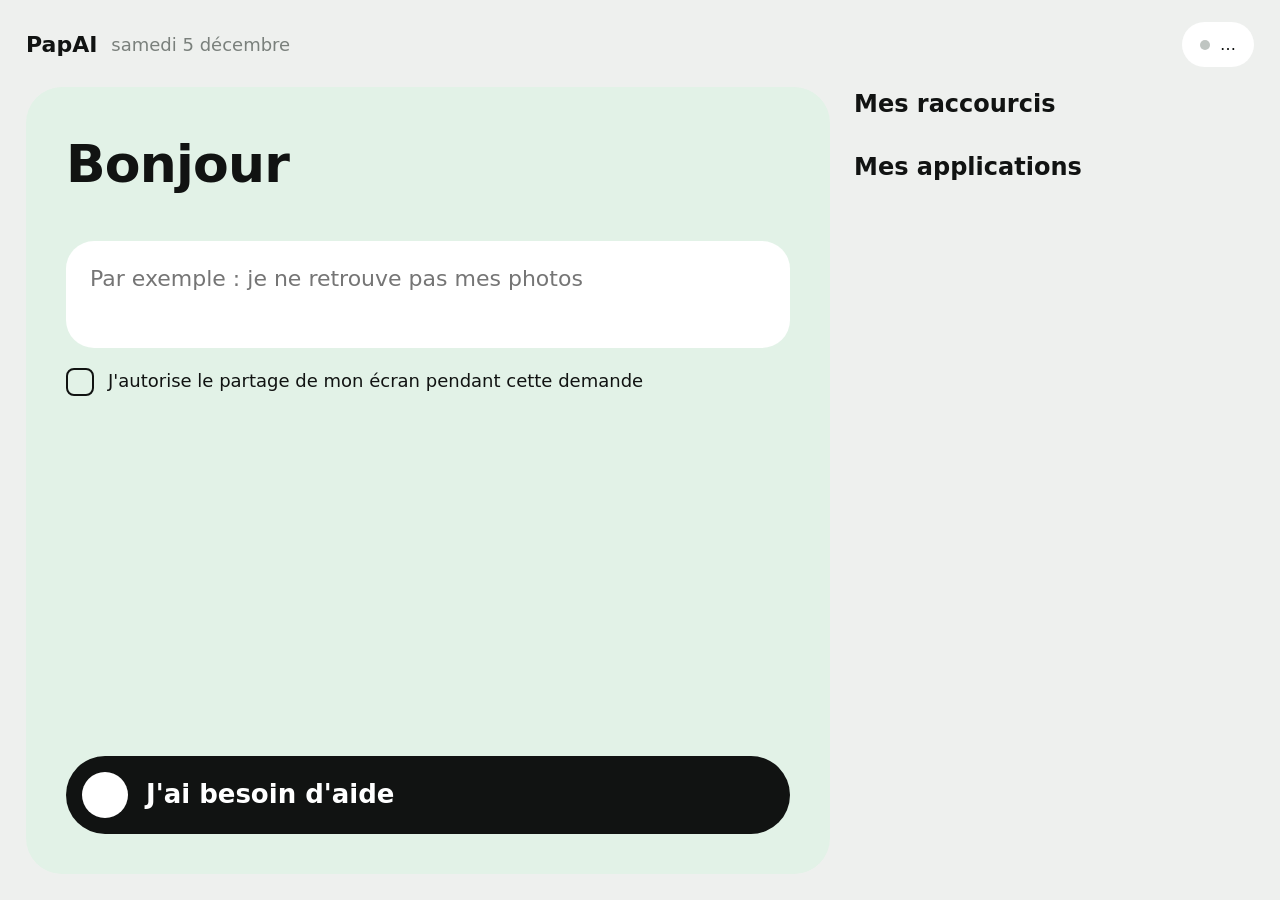
==== apps/windows/ui/index.html @ a2432d50 "App Windows : portage fidèle de l'app Mac Même protocole, mêmes écrans, même vocabulaire. Le serveur" ====
<!doctype html>
<html lang="fr">
<head>
<meta charset="utf-8">
<title>PapAI</title>
<style>
  /* Dessin « Soin », repris des jetons de apps/mac/Sources/Theme.swift :
     mêmes couleurs, mêmes rayons, mêmes tailles. Les deux applications
     doivent se ressembler, pas se citer. */
  :root {
    --bg: #EEF0EE; --card: #FFFFFF; --ink: #111312; --muted: #7A807C;
    --accent: #2E9E5B; --mint: #E2F2E7;
    --r: 28px; --rBig: 36px;
    --ease: cubic-bezier(.16, 1, .3, 1);
  }
  * { box-sizing: border-box; }
  html { color-scheme: light; -webkit-user-select: none; user-select: none; }
  ::-webkit-scrollbar { width: 10px; }
  ::-webkit-scrollbar-thumb { background: #D4D8D5; border-radius: 5px; }
  body {
    margin: 0; background: var(--bg); color: var(--ink);
    font: 17px/1.45 "Segoe UI Variable Display", "Segoe UI", system-ui, sans-serif;
    padding: 22px 26px 26px; height: 100vh; display: flex; flex-direction: column;
  }

  header { display: flex; align-items: center; gap: 14px; margin-bottom: 20px; flex: none; }
  header .nom { font-size: 22px; font-weight: 600; }
  header .date { color: var(--muted); font-size: 18px; }
  .pill {
    display: inline-flex; align-items: center; gap: 10px;
    background: var(--card); border-radius: 999px; padding: 11px 18px; font-size: 16px; font-weight: 500;
  }
  .dot { width: 10px; height: 10px; border-radius: 50%; background: #BFC5C1; flex: none; }
  .dot.on { background: var(--accent); }
  .grow { flex: 1; }

  main { flex: 1; min-height: 0; }
  .screen { display: none; height: 100%; }
  .screen.on { display: flex; gap: 24px; animation: in .3s var(--ease); }
  @keyframes in { from { opacity: 0; transform: translateY(6px); } }

  .mintcard { background: var(--mint); border-radius: var(--rBig); padding: 40px; }
  .whitecard { background: var(--card); border-radius: var(--r); }

  /* ---------------------------------------------------------- accueil */
  #home > .left { flex: 1; display: flex; flex-direction: column; }
  #home h1 { font-size: 52px; font-weight: 600; letter-spacing: -.8px; margin: 0 0 14px; }
  #home .intro { font-size: 21px; color: var(--muted); margin: 0 0 24px; }
  #task {
    width: 100%; border: none; border-radius: var(--r); background: var(--card);
    padding: 22px 24px; font: inherit; font-size: 22px; resize: none; outline: none;
  }
  .consent { display: flex; gap: 14px; align-items: flex-start; margin-top: 20px; cursor: pointer; font-size: 18px; }
  .box {
    width: 28px; height: 28px; border-radius: 8px; border: 2px solid var(--ink);
    flex: none; display: grid; place-items: center; font-size: 18px; color: transparent;
  }
  .consent.ok .box { background: var(--accent); border-color: var(--accent); color: #fff; }
  #warn { display: none; margin-top: 18px; font-size: 17px; font-weight: 600; }
  #warn.on { display: inline-flex; }
  #ask {
    margin-top: auto; width: 100%; height: 78px; border: none; border-radius: 999px;
    background: var(--ink); color: #fff; font: inherit; font-size: 26px; font-weight: 600;
    display: flex; align-items: center; gap: 18px; padding: 0 16px; cursor: pointer;
    transition: transform .2s var(--ease);
  }
  #ask:active { transform: scale(.97); }
  #ask .mic { width: 46px; height: 46px; border-radius: 50%; background: #fff; display: grid; place-items: center; flex: none; }

  #home > .right { width: 400px; overflow-y: auto; }
  h2 { font-size: 24px; font-weight: 600; margin: 0 0 14px; }
  .section + .section { margin-top: 28px; }
  .tile { padding: 18px; margin-bottom: 12px; }
  .tile .row { display: flex; align-items: center; gap: 16px; cursor: pointer; }
  .tile .ic { width: 56px; height: 56px; border-radius: 50%; background: var(--mint);
              display: grid; place-items: center; font-size: 24px; flex: none; }
  .tile .t { font-size: 20px; font-weight: 600; }
  .tile .s { font-size: 15px; color: var(--muted); }
  .tile .go { width: 42px; height: 42px; border-radius: 50%; background: var(--ink); color: #fff;
              display: grid; place-items: center; margin-left: auto; flex: none; }
  .tile .show {
    display: block; width: 100%; margin-top: 12px; height: 40px; border: none;
    border-radius: 999px; background: var(--mint); color: var(--accent);
    font: inherit; font-size: 16px; font-weight: 600; cursor: pointer;
  }
  .empty { padding: 22px; color: var(--muted); font-size: 17px; }
  #apps { display: grid; grid-template-columns: repeat(3, 1fr); gap: 14px 8px; }
  #apps button { background: none; border: none; font: inherit; cursor: pointer; display: grid; gap: 8px; justify-items: center; }
  #apps .ic { width: 88px; height: 88px; border-radius: 50%; background: var(--card);
              display: grid; place-items: center; font-size: 34px; }
  #apps .n { font-size: 15px; font-weight: 500; }

  /* ---------------------------------------------------------- session */
  #session { flex-direction: column; gap: 18px; }
  #session .mintcard { flex: 1; display: flex; flex-direction: column; min-height: 0; }
  #sTitle { font-size: 40px; font-weight: 600; letter-spacing: -.6px; margin: 18px 0 0; }
  #sSub { font-size: 22px; color: var(--muted); margin: 14px 0 0; }
  #plan { margin-top: 20px; overflow-y: auto; }
  #plan .step { display: flex; align-items: center; gap: 16px; padding: 12px;
                background: var(--card); border-radius: var(--r); margin-bottom: 12px; }
  #plan .n { width: 38px; height: 38px; border-radius: 50%; background: var(--ink); color: #fff;
             display: grid; place-items: center; font-size: 18px; font-weight: 600; flex: none; }
  #plan .x { font-size: 20px; font-weight: 500; }
  #sAnswer { display: none; margin-top: 20px; padding: 28px; font-size: 24px; }
  #sAnswer.on { display: block; }
  #sTask { font-size: 16px; color: var(--muted); margin-top: auto; padding-top: 14px; }
  .bigbtn {
    width: 100%; height: 70px; border: none; border-radius: 999px; font: inherit;
    font-size: 26px; font-weight: 600; cursor: pointer; flex: none;
    transition: transform .2s var(--ease);
  }
  .bigbtn:active { transform: scale(.98); }
  .bigbtn.dark { background: var(--ink); color: #fff; }
  .bigbtn.light { background: var(--card); color: var(--ink); }

  /* ----------------------------------------------------------- fiche */
  #lesson { flex-direction: column; gap: 18px; }
  #lesson .mintcard { flex: 1; min-height: 0; overflow-y: auto; }
  #lTitle { font-size: 18px; font-weight: 600; color: var(--muted); }
  #lStep { font-size: 18px; font-weight: 600; color: var(--accent); margin-top: 18px; }
  #lText { font-size: 36px; font-weight: 600; letter-spacing: -.4px; margin: 10px 0 0; }
  #lCheck { display: none; margin-top: 18px; padding: 18px; font-size: 19px; }
  #lCheck.on { display: block; }
  #lImg { display: none; width: 100%; margin-top: 18px; border-radius: var(--r); }
  #lImg.on { display: block; }
  .row3 { display: flex; gap: 14px; }
  .row3 .bigbtn { height: 72px; font-size: 22px; }

  /* ---------------------------------------------------------- alerte */
  #alert {
    display: none; position: fixed; inset: 0; background: rgba(17,19,18,.55);
    place-items: center; padding: 40px; z-index: 10;
  }
  #alert.on { display: grid; }
  #alert .box2 {
    background: var(--card); border-radius: var(--rBig); padding: 40px; max-width: 620px;
    border-top: 10px solid var(--accent);
  }
  #alert.danger .box2 { border-top-color: #C8442F; }
  #alert h3 { font-size: 30px; font-weight: 600; margin: 0 0 16px; }
  #alert p { font-size: 20px; margin: 0 0 26px; white-space: pre-line; }
</style>
</head>
<body>

<header>
  <span class="nom">PapAI</span>
  <span class="date" id="date"></span>
  <span class="grow"></span>
  <span class="pill"><span class="dot" id="netDot"></span><span id="netText">…</span></span>
</header>

<main>
  <!-- ------------------------------------------------------- accueil -->
  <section id="home" class="screen on">
    <div class="left mintcard">
      <h1 id="hello">Bonjour</h1>
      <p class="intro" id="intro"></p>
      <textarea id="task" rows="2" placeholder="Par exemple : je ne retrouve pas mes photos"></textarea>
      <label class="consent" id="consentRow">
        <span class="box" id="box">✓</span>
        <span>J'autorise le partage de mon écran pendant cette demande</span>
      </label>
      <span class="pill" id="warn"></span>
      <button id="ask"><span class="mic">🎙</span><span>J'ai besoin d'aide</span></button>
    </div>

    <div class="right">
      <div class="section">
        <h2>Mes raccourcis</h2>
        <div id="notice" class="mintcard" style="display:none;padding:18px;font-size:17px;margin-bottom:12px"></div>
        <div id="lessons"></div>
      </div>
      <div class="section">
        <h2>Mes applications</h2>
        <div id="apps"></div>
      </div>
    </div>
  </section>

  <!-- ------------------------------------------------------- session -->
  <section id="session" class="screen">
    <div class="mintcard">
      <span class="pill" id="shared"><span class="dot on"></span>Écran partagé</span>
      <h2 id="sTitle" style="font-size:40px"></h2>
      <p id="sSub"></p>
      <div id="plan"></div>
      <div id="sAnswer" class="whitecard"></div>
      <p id="sTask"></p>
    </div>
    <button class="bigbtn dark" id="stop">⏹  Arrêter</button>
    <button class="bigbtn light" id="back" style="display:none">Retour</button>
  </section>

  <!-- --------------------------------------------------------- fiche -->
  <section id="lesson" class="screen">
    <div class="mintcard">
      <div id="lTitle"></div>
      <div id="lStep"></div>
      <div id="lText"></div>
      <div id="lCheck" class="whitecard"></div>
      <img id="lImg" alt="">
    </div>
    <div class="row3">
      <button class="bigbtn light" id="lClose">Fermer</button>
      <button class="bigbtn light" id="lPrev">Précédent</button>
      <button class="bigbtn dark" id="lNext" style="flex:1">Suivant</button>
    </div>
  </section>
</main>

<div id="alert"><div class="box2">
  <h3 id="aTitle"></h3><p id="aDetail"></p>
  <button class="bigbtn dark" id="aOk">J'ai compris</button>
</div></div>

<script>
const $ = id => document.getElementById(id);
const api = () => window.pywebview.api;
let ctx = { prenom: 'Jeanne', aidant: 'Quentin' };
let fiches = [], fiche = null, pas = 0, etat = null;

const SYMBOLES = { pictures:'🖼', documents:'📄', downloads:'⬇', desktop:'🖥', videos:'🎬', music:'🎵' };
const APPICONS = { 'Courrier':'✉', 'Photos':'🖼', 'Internet':'🌐', 'Visio':'📹', 'Explorateur':'📁', 'Calendrier':'📅' };

function ecran(nom) {
  document.querySelectorAll('.screen').forEach(s => s.classList.toggle('on', s.id === nom));
}

/* ------------------------------------------------------------ accueil */
$('date').textContent = new Date().toLocaleDateString('fr-FR',
  { weekday: 'long', day: 'numeric', month: 'long' });

$('consentRow').onclick = () => {
  $('consentRow').classList.toggle('ok');
  $('warn').classList.remove('on');
};

$('ask').onclick = async () => {
  const t = $('task').value.trim();
  if (!t) { avertir("Dites en quelques mots ce qui ne va pas."); $('task').focus(); return; }
  if (!$('consentRow').classList.contains('ok')) {
    avertir("Cochez la case pour autoriser le partage de votre écran."); return;
  }
  if (!$('netDot').classList.contains('on')) {
    avertir(`Je ne joins pas ${ctx.aidant} pour le moment. Réessayez dans un instant.`); return;
  }
  $('warn').classList.remove('on');
  await api().ask_help(t);
  $('task').value = ''; $('consentRow').classList.remove('ok');
};
function avertir(t) { $('warn').textContent = '⚠  ' + t; $('warn').classList.add('on'); }

function peindreRaccourcis(liste) {
  fiches = liste || [];
  $('lessons').innerHTML = '';
  if (!fiches.length) {
    $('lessons').innerHTML =
      `<div class="whitecard empty">${ctx.aidant} ajoutera ici vos raccourcis.</div>`;
    return;
  }
  fiches.forEach(f => {
    const el = document.createElement('div');
    el.className = 'tile whitecard';
    const sym = SYMBOLES[(f.shortcut || {}).folder] || '🔢';
    el.innerHTML =
      `<div class="row"><div class="ic">${sym}</div>
         <div><div class="t"></div><div class="s">Un clic, sans attendre</div></div>
         <div class="go">▶</div></div>`;
    el.querySelector('.t').textContent = f.title || '';
    el.querySelector('.row').onclick = async () => {
      const r = await api().run_shortcut({ ...(f.shortcut || {}), title: f.title });
      annoncer(r.ok ? `${f.title} est ouvert.` : r.detail);
    };
    if ((f.steps || []).length) {
      const b = document.createElement('button');
      b.className = 'show'; b.textContent = 'Montrez-moi';
      b.onclick = () => ouvrirFiche(f);
      el.appendChild(b);
    }
    $('lessons').appendChild(el);
  });
}

function annoncer(t) {
  $('notice').textContent = t;
  $('notice').style.display = 'block';
  clearTimeout(annoncer._t);
  annoncer._t = setTimeout(() => { $('notice').style.display = 'none'; }, 6000);
}

function peindreApps(dossiers, apps) {
  $('apps').innerHTML = '';
  dossiers.slice(0, 3).forEach(d => ajouterApp(SYMBOLES[d.key] || '📁', d.label,
    () => api().open_folder(d.key)));
  apps.slice(0, 3).forEach(a => ajouterApp(APPICONS[a.label] || '▫', a.label,
    () => api().open_app(a.path)));
}

function ajouterApp(sym, nom, action) {
  const b = document.createElement('button');
  b.innerHTML = `<div class="ic">${sym}</div><div class="n"></div>`;
  b.querySelector('.n').textContent = nom;
  b.onclick = async () => { const r = await action(); if (r && !r.ok) annoncer(r.detail); };
  $('apps').appendChild(b);
}

/* ------------------------------------------------------------ session */
const TITRES = {
  planning: ["Holo regarde votre écran…", "Un instant, je prépare ce qu'il faut faire."],
  awaiting_approval: ["@ vérifie le plan", "Rien ne se passera sur votre écran avant son accord."],
  active: ["Holo s'en occupe", null],
  awaiting_helper: ["@ vous aide", "@ prend la main, restez là."],
  done: ["C'est terminé", null],
  stopped: ["L'assistance est arrêtée.", "Votre écran n'est plus partagé."],
};

function peindreSession(m) {
  etat = m.state;
  const [titre, sous] = TITRES[etat] || ["", null];
  $('sTitle').textContent = (titre || '').replaceAll('@', ctx.aidant);
  let s = sous;
  if (etat === 'active') s = peindreSession._action || "Je regarde l'écran…";
  if (etat === 'awaiting_helper' && m.question) s = m.question.question || s;
  $('sSub').textContent = (s || '').replaceAll('@', ctx.aidant);

  const ouverte = !['done', 'stopped'].includes(etat);
  $('shared').style.display = ouverte ? '' : 'none';
  $('stop').style.display = ouverte ? '' : 'none';
  $('back').style.display = ouverte ? 'none' : '';

  $('plan').innerHTML = '';
  if (etat === 'awaiting_approval' && (m.plan || []).length) {
    m.plan.forEach((e, i) => {
      const d = document.createElement('div');
      d.className = 'step';
      d.innerHTML = `<div class="n">${i + 1}</div><div class="x"></div>`;
      d.querySelector('.x').textContent = e;
      $('plan').appendChild(d);
    });
  }
  $('sTask').textContent = (m.task && !['stopped', 'awaiting_approval'].includes(etat))
    ? 'Votre demande : ' + m.task : '';
  ecran('session');
}

$('stop').onclick = async () => { await api().stop(); };
$('back').onclick = () => { ecran('home'); api().refresh(); };

/* -------------------------------------------------------------- fiche */
function ouvrirFiche(f) { fiche = f; pas = 0; peindreFiche(); }

function peindreFiche() {
  const etapes = fiche.steps || [];
  $('lTitle').textContent = fiche.title || '';
  if (!etapes.length) { $('lText').textContent = "Pas de pas à pas pour ce raccourci."; }
  else {
    const e = etapes[Math.min(pas, etapes.length - 1)];
    $('lStep').textContent = `Étape ${pas + 1} sur ${etapes.length}`;
    $('lText').textContent = e.instruction || '';
    $('lCheck').textContent = e.checkpoint ? 'Vous devriez voir : ' + e.checkpoint : '';
    $('lCheck').classList.toggle('on', !!e.checkpoint);
    $('lImg').classList.toggle('on', !!e.image_data);
    if (e.image_data) $('lImg').src = 'data:image/png;base64,' + e.image_data;
  }
  $('lPrev').style.display = pas > 0 ? '' : 'none';
  $('lNext').textContent = pas >= etapes.length - 1 ? 'Terminé' : 'Suivant';
  ecran('lesson');
}
$('lClose').onclick = () => ecran('home');
$('lPrev').onclick = () => { pas = Math.max(0, pas - 1); peindreFiche(); };
$('lNext').onclick = () => {
  const n = (fiche.steps || []).length;
  if (pas >= n - 1) { ecran('home'); } else { pas += 1; peindreFiche(); }
};

/* ------------------------------------------- appelé depuis Python seul */
window.papai = {
  connexion(ok) {
    $('netDot').classList.toggle('on', ok);
    $('netText').textContent = ok ? `${ctx.aidant} est disponible` : `${ctx.aidant} n'est pas joignable`;
  },
  etat(m) { peindreSession(m); },
  action(t) { peindreSession._action = t; if (etat === 'active') $('sSub').textContent = t; },
  reponse(t) {
    $('sAnswer').textContent = t || "Voilà, c'est fait.";
    $('sAnswer').classList.add('on');
  },
  raccourcis(liste) { peindreRaccourcis(liste); },
  applications(dossiers, apps) { peindreApps(dossiers, apps); },
  alerte(m) {
    $('aTitle').textContent = m.title || '';
    $('aDetail').textContent = m.detail || '';
    $('alert').className = 'on ' + (m.level === 'danger' ? 'danger' : '');
  },
};
$('aOk').onclick = () => { $('alert').className = ''; };

async function demarrer() {
  try {
    ctx = await api().contexte();
    $('hello').textContent = 'Bonjour ' + ctx.prenom;
    $('intro').textContent = `Un souci sur l'ordinateur ? Dites-le simplement, ${ctx.aidant} est prévenu.`;
    window.papai.connexion(!!ctx.connected);
    api().refresh();
  } catch (e) {
    // Sans ça, une erreur de démarrage laissait les deux colonnes vides et
    // muettes : rien à l'écran, rien dans la console du lanceur.
    annoncer('Démarrage incomplet : ' + (e && e.message ? e.message : e));
    console.error(e);
  }
}
if (window.pywebview && window.pywebview.api) demarrer();
else window.addEventListener('pywebviewready', demarrer);
</script>
</body>
</html>
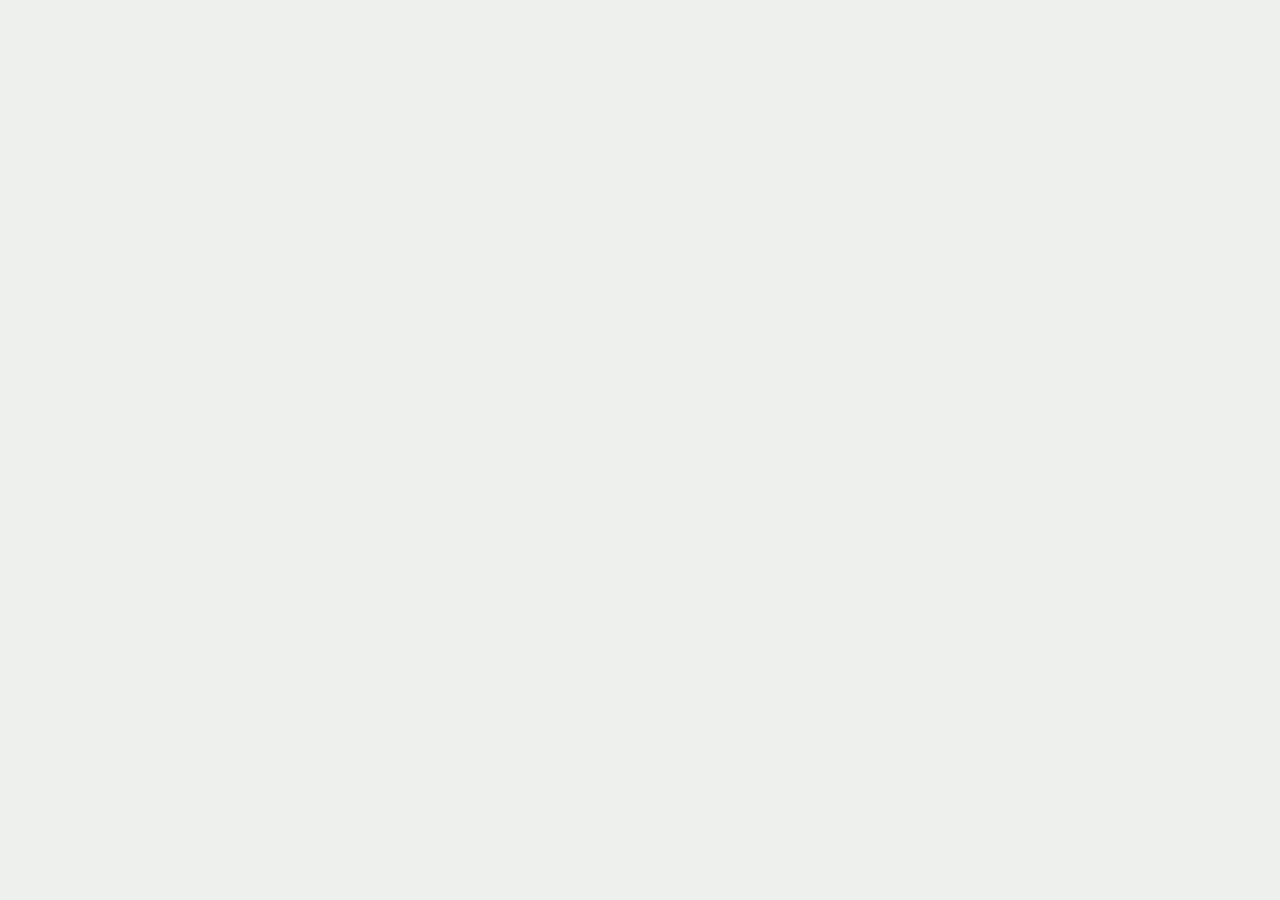
==== commit 9631f1f5: "apps/windows : app de la personne aidée en design Soin (pywebview), port des vues macOS Co-Authored-" ====
--- a/apps/windows/ui/index.html
+++ b/apps/windows/ui/index.html
@@ -3,415 +3,13 @@
 <head>
 <meta charset="utf-8">
 <title>PapAI</title>
-<style>
-  /* Dessin « Soin », repris des jetons de apps/mac/Sources/Theme.swift :
-     mêmes couleurs, mêmes rayons, mêmes tailles. Les deux applications
-     doivent se ressembler, pas se citer. */
-  :root {
-    --bg: #EEF0EE; --card: #FFFFFF; --ink: #111312; --muted: #7A807C;
-    --accent: #2E9E5B; --mint: #E2F2E7;
-    --r: 28px; --rBig: 36px;
-    --ease: cubic-bezier(.16, 1, .3, 1);
-  }
-  * { box-sizing: border-box; }
-  html { color-scheme: light; -webkit-user-select: none; user-select: none; }
-  ::-webkit-scrollbar { width: 10px; }
-  ::-webkit-scrollbar-thumb { background: #D4D8D5; border-radius: 5px; }
-  body {
-    margin: 0; background: var(--bg); color: var(--ink);
-    font: 17px/1.45 "Segoe UI Variable Display", "Segoe UI", system-ui, sans-serif;
-    padding: 22px 26px 26px; height: 100vh; display: flex; flex-direction: column;
-  }
-
-  header { display: flex; align-items: center; gap: 14px; margin-bottom: 20px; flex: none; }
-  header .nom { font-size: 22px; font-weight: 600; }
-  header .date { color: var(--muted); font-size: 18px; }
-  .pill {
-    display: inline-flex; align-items: center; gap: 10px;
-    background: var(--card); border-radius: 999px; padding: 11px 18px; font-size: 16px; font-weight: 500;
-  }
-  .dot { width: 10px; height: 10px; border-radius: 50%; background: #BFC5C1; flex: none; }
-  .dot.on { background: var(--accent); }
-  .grow { flex: 1; }
-
-  main { flex: 1; min-height: 0; }
-  .screen { display: none; height: 100%; }
-  .screen.on { display: flex; gap: 24px; animation: in .3s var(--ease); }
-  @keyframes in { from { opacity: 0; transform: translateY(6px); } }
-
-  .mintcard { background: var(--mint); border-radius: var(--rBig); padding: 40px; }
-  .whitecard { background: var(--card); border-radius: var(--r); }
-
-  /* ---------------------------------------------------------- accueil */
-  #home > .left { flex: 1; display: flex; flex-direction: column; }
-  #home h1 { font-size: 52px; font-weight: 600; letter-spacing: -.8px; margin: 0 0 14px; }
-  #home .intro { font-size: 21px; color: var(--muted); margin: 0 0 24px; }
-  #task {
-    width: 100%; border: none; border-radius: var(--r); background: var(--card);
-    padding: 22px 24px; font: inherit; font-size: 22px; resize: none; outline: none;
-  }
-  .consent { display: flex; gap: 14px; align-items: flex-start; margin-top: 20px; cursor: pointer; font-size: 18px; }
-  .box {
-    width: 28px; height: 28px; border-radius: 8px; border: 2px solid var(--ink);
-    flex: none; display: grid; place-items: center; font-size: 18px; color: transparent;
-  }
-  .consent.ok .box { background: var(--accent); border-color: var(--accent); color: #fff; }
-  #warn { display: none; margin-top: 18px; font-size: 17px; font-weight: 600; }
-  #warn.on { display: inline-flex; }
-  #ask {
-    margin-top: auto; width: 100%; height: 78px; border: none; border-radius: 999px;
-    background: var(--ink); color: #fff; font: inherit; font-size: 26px; font-weight: 600;
-    display: flex; align-items: center; gap: 18px; padding: 0 16px; cursor: pointer;
-    transition: transform .2s var(--ease);
-  }
-  #ask:active { transform: scale(.97); }
-  #ask .mic { width: 46px; height: 46px; border-radius: 50%; background: #fff; display: grid; place-items: center; flex: none; }
-
-  #home > .right { width: 400px; overflow-y: auto; }
-  h2 { font-size: 24px; font-weight: 600; margin: 0 0 14px; }
-  .section + .section { margin-top: 28px; }
-  .tile { padding: 18px; margin-bottom: 12px; }
-  .tile .row { display: flex; align-items: center; gap: 16px; cursor: pointer; }
-  .tile .ic { width: 56px; height: 56px; border-radius: 50%; background: var(--mint);
-              display: grid; place-items: center; font-size: 24px; flex: none; }
-  .tile .t { font-size: 20px; font-weight: 600; }
-  .tile .s { font-size: 15px; color: var(--muted); }
-  .tile .go { width: 42px; height: 42px; border-radius: 50%; background: var(--ink); color: #fff;
-              display: grid; place-items: center; margin-left: auto; flex: none; }
-  .tile .show {
-    display: block; width: 100%; margin-top: 12px; height: 40px; border: none;
-    border-radius: 999px; background: var(--mint); color: var(--accent);
-    font: inherit; font-size: 16px; font-weight: 600; cursor: pointer;
-  }
-  .empty { padding: 22px; color: var(--muted); font-size: 17px; }
-  #apps { display: grid; grid-template-columns: repeat(3, 1fr); gap: 14px 8px; }
-  #apps button { background: none; border: none; font: inherit; cursor: pointer; display: grid; gap: 8px; justify-items: center; }
-  #apps .ic { width: 88px; height: 88px; border-radius: 50%; background: var(--card);
-              display: grid; place-items: center; font-size: 34px; }
-  #apps .n { font-size: 15px; font-weight: 500; }
-
-  /* ---------------------------------------------------------- session */
-  #session { flex-direction: column; gap: 18px; }
-  #session .mintcard { flex: 1; display: flex; flex-direction: column; min-height: 0; }
-  #sTitle { font-size: 40px; font-weight: 600; letter-spacing: -.6px; margin: 18px 0 0; }
-  #sSub { font-size: 22px; color: var(--muted); margin: 14px 0 0; }
-  #plan { margin-top: 20px; overflow-y: auto; }
-  #plan .step { display: flex; align-items: center; gap: 16px; padding: 12px;
-                background: var(--card); border-radius: var(--r); margin-bottom: 12px; }
-  #plan .n { width: 38px; height: 38px; border-radius: 50%; background: var(--ink); color: #fff;
-             display: grid; place-items: center; font-size: 18px; font-weight: 600; flex: none; }
-  #plan .x { font-size: 20px; font-weight: 500; }
-  #sAnswer { display: none; margin-top: 20px; padding: 28px; font-size: 24px; }
-  #sAnswer.on { display: block; }
-  #sTask { font-size: 16px; color: var(--muted); margin-top: auto; padding-top: 14px; }
-  .bigbtn {
-    width: 100%; height: 70px; border: none; border-radius: 999px; font: inherit;
-    font-size: 26px; font-weight: 600; cursor: pointer; flex: none;
-    transition: transform .2s var(--ease);
-  }
-  .bigbtn:active { transform: scale(.98); }
-  .bigbtn.dark { background: var(--ink); color: #fff; }
-  .bigbtn.light { background: var(--card); color: var(--ink); }
-
-  /* ----------------------------------------------------------- fiche */
-  #lesson { flex-direction: column; gap: 18px; }
-  #lesson .mintcard { flex: 1; min-height: 0; overflow-y: auto; }
-  #lTitle { font-size: 18px; font-weight: 600; color: var(--muted); }
-  #lStep { font-size: 18px; font-weight: 600; color: var(--accent); margin-top: 18px; }
-  #lText { font-size: 36px; font-weight: 600; letter-spacing: -.4px; margin: 10px 0 0; }
-  #lCheck { display: none; margin-top: 18px; padding: 18px; font-size: 19px; }
-  #lCheck.on { display: block; }
-  #lImg { display: none; width: 100%; margin-top: 18px; border-radius: var(--r); }
-  #lImg.on { display: block; }
-  .row3 { display: flex; gap: 14px; }
-  .row3 .bigbtn { height: 72px; font-size: 22px; }
-
-  /* ---------------------------------------------------------- alerte */
-  #alert {
-    display: none; position: fixed; inset: 0; background: rgba(17,19,18,.55);
-    place-items: center; padding: 40px; z-index: 10;
-  }
-  #alert.on { display: grid; }
-  #alert .box2 {
-    background: var(--card); border-radius: var(--rBig); padding: 40px; max-width: 620px;
-    border-top: 10px solid var(--accent);
-  }
-  #alert.danger .box2 { border-top-color: #C8442F; }
-  #alert h3 { font-size: 30px; font-weight: 600; margin: 0 0 16px; }
-  #alert p { font-size: 20px; margin: 0 0 26px; white-space: pre-line; }
-</style>
+<meta name="viewport" content="width=device-width, initial-scale=1">
+<link rel="stylesheet" href="style.css">
 </head>
 <body>
-
-<header>
-  <span class="nom">PapAI</span>
-  <span class="date" id="date"></span>
-  <span class="grow"></span>
-  <span class="pill"><span class="dot" id="netDot"></span><span id="netText">…</span></span>
-</header>
-
-<main>
-  <!-- ------------------------------------------------------- accueil -->
-  <section id="home" class="screen on">
-    <div class="left mintcard">
-      <h1 id="hello">Bonjour</h1>
-      <p class="intro" id="intro"></p>
-      <textarea id="task" rows="2" placeholder="Par exemple : je ne retrouve pas mes photos"></textarea>
-      <label class="consent" id="consentRow">
-        <span class="box" id="box">✓</span>
-        <span>J'autorise le partage de mon écran pendant cette demande</span>
-      </label>
-      <span class="pill" id="warn"></span>
-      <button id="ask"><span class="mic">🎙</span><span>J'ai besoin d'aide</span></button>
-    </div>
-
-    <div class="right">
-      <div class="section">
-        <h2>Mes raccourcis</h2>
-        <div id="notice" class="mintcard" style="display:none;padding:18px;font-size:17px;margin-bottom:12px"></div>
-        <div id="lessons"></div>
-      </div>
-      <div class="section">
-        <h2>Mes applications</h2>
-        <div id="apps"></div>
-      </div>
-    </div>
-  </section>
-
-  <!-- ------------------------------------------------------- session -->
-  <section id="session" class="screen">
-    <div class="mintcard">
-      <span class="pill" id="shared"><span class="dot on"></span>Écran partagé</span>
-      <h2 id="sTitle" style="font-size:40px"></h2>
-      <p id="sSub"></p>
-      <div id="plan"></div>
-      <div id="sAnswer" class="whitecard"></div>
-      <p id="sTask"></p>
-    </div>
-    <button class="bigbtn dark" id="stop">⏹  Arrêter</button>
-    <button class="bigbtn light" id="back" style="display:none">Retour</button>
-  </section>
-
-  <!-- --------------------------------------------------------- fiche -->
-  <section id="lesson" class="screen">
-    <div class="mintcard">
-      <div id="lTitle"></div>
-      <div id="lStep"></div>
-      <div id="lText"></div>
-      <div id="lCheck" class="whitecard"></div>
-      <img id="lImg" alt="">
-    </div>
-    <div class="row3">
-      <button class="bigbtn light" id="lClose">Fermer</button>
-      <button class="bigbtn light" id="lPrev">Précédent</button>
-      <button class="bigbtn dark" id="lNext" style="flex:1">Suivant</button>
-    </div>
-  </section>
-</main>
-
-<div id="alert"><div class="box2">
-  <h3 id="aTitle"></h3><p id="aDetail"></p>
-  <button class="bigbtn dark" id="aOk">J'ai compris</button>
-</div></div>
-
-<script>
-const $ = id => document.getElementById(id);
-const api = () => window.pywebview.api;
-let ctx = { prenom: 'Jeanne', aidant: 'Quentin' };
-let fiches = [], fiche = null, pas = 0, etat = null;
-
-const SYMBOLES = { pictures:'🖼', documents:'📄', downloads:'⬇', desktop:'🖥', videos:'🎬', music:'🎵' };
-const APPICONS = { 'Courrier':'✉', 'Photos':'🖼', 'Internet':'🌐', 'Visio':'📹', 'Explorateur':'📁', 'Calendrier':'📅' };
-
-function ecran(nom) {
-  document.querySelectorAll('.screen').forEach(s => s.classList.toggle('on', s.id === nom));
-}
-
-/* ------------------------------------------------------------ accueil */
-$('date').textContent = new Date().toLocaleDateString('fr-FR',
-  { weekday: 'long', day: 'numeric', month: 'long' });
-
-$('consentRow').onclick = () => {
-  $('consentRow').classList.toggle('ok');
-  $('warn').classList.remove('on');
-};
-
-$('ask').onclick = async () => {
-  const t = $('task').value.trim();
-  if (!t) { avertir("Dites en quelques mots ce qui ne va pas."); $('task').focus(); return; }
-  if (!$('consentRow').classList.contains('ok')) {
-    avertir("Cochez la case pour autoriser le partage de votre écran."); return;
-  }
-  if (!$('netDot').classList.contains('on')) {
-    avertir(`Je ne joins pas ${ctx.aidant} pour le moment. Réessayez dans un instant.`); return;
-  }
-  $('warn').classList.remove('on');
-  await api().ask_help(t);
-  $('task').value = ''; $('consentRow').classList.remove('ok');
-};
-function avertir(t) { $('warn').textContent = '⚠  ' + t; $('warn').classList.add('on'); }
-
-function peindreRaccourcis(liste) {
-  fiches = liste || [];
-  $('lessons').innerHTML = '';
-  if (!fiches.length) {
-    $('lessons').innerHTML =
-      `<div class="whitecard empty">${ctx.aidant} ajoutera ici vos raccourcis.</div>`;
-    return;
-  }
-  fiches.forEach(f => {
-    const el = document.createElement('div');
-    el.className = 'tile whitecard';
-    const sym = SYMBOLES[(f.shortcut || {}).folder] || '🔢';
-    el.innerHTML =
-      `<div class="row"><div class="ic">${sym}</div>
-         <div><div class="t"></div><div class="s">Un clic, sans attendre</div></div>
-         <div class="go">▶</div></div>`;
-    el.querySelector('.t').textContent = f.title || '';
-    el.querySelector('.row').onclick = async () => {
-      const r = await api().run_shortcut({ ...(f.shortcut || {}), title: f.title });
-      annoncer(r.ok ? `${f.title} est ouvert.` : r.detail);
-    };
-    if ((f.steps || []).length) {
-      const b = document.createElement('button');
-      b.className = 'show'; b.textContent = 'Montrez-moi';
-      b.onclick = () => ouvrirFiche(f);
-      el.appendChild(b);
-    }
-    $('lessons').appendChild(el);
-  });
-}
-
-function annoncer(t) {
-  $('notice').textContent = t;
-  $('notice').style.display = 'block';
-  clearTimeout(annoncer._t);
-  annoncer._t = setTimeout(() => { $('notice').style.display = 'none'; }, 6000);
-}
-
-function peindreApps(dossiers, apps) {
-  $('apps').innerHTML = '';
-  dossiers.slice(0, 3).forEach(d => ajouterApp(SYMBOLES[d.key] || '📁', d.label,
-    () => api().open_folder(d.key)));
-  apps.slice(0, 3).forEach(a => ajouterApp(APPICONS[a.label] || '▫', a.label,
-    () => api().open_app(a.path)));
-}
-
-function ajouterApp(sym, nom, action) {
-  const b = document.createElement('button');
-  b.innerHTML = `<div class="ic">${sym}</div><div class="n"></div>`;
-  b.querySelector('.n').textContent = nom;
-  b.onclick = async () => { const r = await action(); if (r && !r.ok) annoncer(r.detail); };
-  $('apps').appendChild(b);
-}
-
-/* ------------------------------------------------------------ session */
-const TITRES = {
-  planning: ["Holo regarde votre écran…", "Un instant, je prépare ce qu'il faut faire."],
-  awaiting_approval: ["@ vérifie le plan", "Rien ne se passera sur votre écran avant son accord."],
-  active: ["Holo s'en occupe", null],
-  awaiting_helper: ["@ vous aide", "@ prend la main, restez là."],
-  done: ["C'est terminé", null],
-  stopped: ["L'assistance est arrêtée.", "Votre écran n'est plus partagé."],
-};
-
-function peindreSession(m) {
-  etat = m.state;
-  const [titre, sous] = TITRES[etat] || ["", null];
-  $('sTitle').textContent = (titre || '').replaceAll('@', ctx.aidant);
-  let s = sous;
-  if (etat === 'active') s = peindreSession._action || "Je regarde l'écran…";
-  if (etat === 'awaiting_helper' && m.question) s = m.question.question || s;
-  $('sSub').textContent = (s || '').replaceAll('@', ctx.aidant);
-
-  const ouverte = !['done', 'stopped'].includes(etat);
-  $('shared').style.display = ouverte ? '' : 'none';
-  $('stop').style.display = ouverte ? '' : 'none';
-  $('back').style.display = ouverte ? 'none' : '';
-
-  $('plan').innerHTML = '';
-  if (etat === 'awaiting_approval' && (m.plan || []).length) {
-    m.plan.forEach((e, i) => {
-      const d = document.createElement('div');
-      d.className = 'step';
-      d.innerHTML = `<div class="n">${i + 1}</div><div class="x"></div>`;
-      d.querySelector('.x').textContent = e;
-      $('plan').appendChild(d);
-    });
-  }
-  $('sTask').textContent = (m.task && !['stopped', 'awaiting_approval'].includes(etat))
-    ? 'Votre demande : ' + m.task : '';
-  ecran('session');
-}
-
-$('stop').onclick = async () => { await api().stop(); };
-$('back').onclick = () => { ecran('home'); api().refresh(); };
-
-/* -------------------------------------------------------------- fiche */
-function ouvrirFiche(f) { fiche = f; pas = 0; peindreFiche(); }
-
-function peindreFiche() {
-  const etapes = fiche.steps || [];
-  $('lTitle').textContent = fiche.title || '';
-  if (!etapes.length) { $('lText').textContent = "Pas de pas à pas pour ce raccourci."; }
-  else {
-    const e = etapes[Math.min(pas, etapes.length - 1)];
-    $('lStep').textContent = `Étape ${pas + 1} sur ${etapes.length}`;
-    $('lText').textContent = e.instruction || '';
-    $('lCheck').textContent = e.checkpoint ? 'Vous devriez voir : ' + e.checkpoint : '';
-    $('lCheck').classList.toggle('on', !!e.checkpoint);
-    $('lImg').classList.toggle('on', !!e.image_data);
-    if (e.image_data) $('lImg').src = 'data:image/png;base64,' + e.image_data;
-  }
-  $('lPrev').style.display = pas > 0 ? '' : 'none';
-  $('lNext').textContent = pas >= etapes.length - 1 ? 'Terminé' : 'Suivant';
-  ecran('lesson');
-}
-$('lClose').onclick = () => ecran('home');
-$('lPrev').onclick = () => { pas = Math.max(0, pas - 1); peindreFiche(); };
-$('lNext').onclick = () => {
-  const n = (fiche.steps || []).length;
-  if (pas >= n - 1) { ecran('home'); } else { pas += 1; peindreFiche(); }
-};
-
-/* ------------------------------------------- appelé depuis Python seul */
-window.papai = {
-  connexion(ok) {
-    $('netDot').classList.toggle('on', ok);
-    $('netText').textContent = ok ? `${ctx.aidant} est disponible` : `${ctx.aidant} n'est pas joignable`;
-  },
-  etat(m) { peindreSession(m); },
-  action(t) { peindreSession._action = t; if (etat === 'active') $('sSub').textContent = t; },
-  reponse(t) {
-    $('sAnswer').textContent = t || "Voilà, c'est fait.";
-    $('sAnswer').classList.add('on');
-  },
-  raccourcis(liste) { peindreRaccourcis(liste); },
-  applications(dossiers, apps) { peindreApps(dossiers, apps); },
-  alerte(m) {
-    $('aTitle').textContent = m.title || '';
-    $('aDetail').textContent = m.detail || '';
-    $('alert').className = 'on ' + (m.level === 'danger' ? 'danger' : '');
-  },
-};
-$('aOk').onclick = () => { $('alert').className = ''; };
-
-async function demarrer() {
-  try {
-    ctx = await api().contexte();
-    $('hello').textContent = 'Bonjour ' + ctx.prenom;
-    $('intro').textContent = `Un souci sur l'ordinateur ? Dites-le simplement, ${ctx.aidant} est prévenu.`;
-    window.papai.connexion(!!ctx.connected);
-    api().refresh();
-  } catch (e) {
-    // Sans ça, une erreur de démarrage laissait les deux colonnes vides et
-    // muettes : rien à l'écran, rien dans la console du lanceur.
-    annoncer('Démarrage incomplet : ' + (e && e.message ? e.message : e));
-    console.error(e);
-  }
-}
-if (window.pywebview && window.pywebview.api) demarrer();
-else window.addEventListener('pywebviewready', demarrer);
-</script>
+<div id="root"></div>
+<div id="sheet"></div>
+<script src="icons.js"></script>
+<script src="app.js"></script>
 </body>
 </html>
--- a/apps/windows/ui/style.css
+++ b/apps/windows/ui/style.css
@@ -0,0 +1,92 @@
+/* Design « Soin » : recopie de apps/mac/Sources/Theme.swift.
+   Les tailles sont celles de SwiftUI, en points = px CSS à 100 %.
+   Police : Nunito (OFL), l'arrondie la plus proche de SF Rounded. */
+@font-face {
+  font-family: "Nunito";
+  src: url("fonts/Nunito.ttf") format("truetype");
+  font-weight: 200 1000;
+}
+:root {
+  --bg: #EEF0EE; --card: #FFFFFF; --ink: #111312; --muted: #7A807C;
+  --accent: #2E9E5B; --mint: #E2F2E7;
+  --r: 28px; --rBig: 36px;
+  --ts: 1;
+}
+* { box-sizing: border-box; }
+html, body { margin: 0; height: 100%; }
+body {
+  background: var(--bg); color: var(--ink);
+  font-family: "Nunito", "SF Pro Rounded", "Segoe UI", system-ui, sans-serif;
+  font-weight: 500; line-height: 1.2; -webkit-font-smoothing: antialiased; overflow: hidden;
+  user-select: none;
+}
+button { font: inherit; color: inherit; border: 0; background: none; padding: 0; cursor: pointer; }
+button:disabled { opacity: .45; cursor: default; }
+button:focus-visible, input:focus-visible, textarea:focus-visible { outline: 3px solid rgba(46,158,91,.45); outline-offset: 2px; }
+input, textarea { font: inherit; color: var(--ink); border: 0; outline: none; background: none; user-select: text; }
+input::placeholder, textarea::placeholder { color: rgba(17,19,18,.32); }
+svg { display: block; flex: none; }
+
+#root { height: 100vh; display: flex; flex-direction: column; gap: 22px; padding: 0 28px 28px; }
+.hdr { display: flex; align-items: center; gap: 14px; padding-top: 24px; flex: none; }
+.spacer { flex: 1 1 0; min-width: 0; min-height: 0; }
+.main { flex: 1 1 0; min-height: 0; display: flex; flex-direction: column; }
+
+.muted { color: var(--muted); }
+.accent { color: var(--accent); }
+.w4 { font-weight: 400; } .w5 { font-weight: 500; } .w6 { font-weight: 600; } .w7 { font-weight: 700; }
+
+.col { display: flex; flex-direction: column; }
+.row { display: flex; align-items: center; }
+.card { background: var(--card); border-radius: var(--r); }
+.mintCard { background: var(--mint); border-radius: var(--rBig); flex: 1 1 0; min-height: 0;
+  display: flex; flex-direction: column; overflow: hidden; }
+.mintCard > * { flex-shrink: 0; }
+.mintCard > .scroll, .mintCard > .spacer { flex-shrink: 1; }
+.pillChip { background: var(--card); border-radius: 999px; display: inline-flex; align-items: center; }
+.dot { width: 10px; height: 10px; border-radius: 50%; flex: none; }
+.circle { border-radius: 50%; display: inline-flex; align-items: center; justify-content: center; flex: none; }
+.scroll { overflow-y: auto; min-height: 0; scrollbar-width: none; }
+.scroll::-webkit-scrollbar { display: none; }
+
+/* PillStyle et PressStyle */
+.pill { border-radius: 999px; padding: 0 30px; font-weight: 600; display: inline-flex;
+  align-items: center; justify-content: center; white-space: nowrap; flex: none;
+  transition: transform .25s cubic-bezier(.2,.8,.2,1); }
+.pill.filled { background: var(--ink); color: #fff; }
+.pill.plain { background: var(--card); color: var(--ink); }
+.press { transition: transform .25s cubic-bezier(.2,.8,.2,1); }
+.pill:active:not(:disabled), .press:active:not(:disabled) { transform: scale(.97); }
+.grow { flex: 1 1 0; min-width: 0; }
+
+.field { background: var(--card); border-radius: var(--r); width: 100%; resize: none; display: block; }
+
+/* Micro : pulsation pendant l'écoute */
+.micRing { position: absolute; inset: 0; border-radius: 50%; background: rgba(46,158,91,.25);
+  animation: pulse .9s ease-in-out infinite alternate; }
+@keyframes pulse { from { transform: scale(.9); } to { transform: scale(1.12); } }
+@media (prefers-reduced-motion: reduce) { .micRing { animation: none; } }
+.spinner { width: 18px; height: 18px; border-radius: 50%; border: 2.5px solid rgba(17,19,18,.15);
+  border-top-color: var(--muted); animation: spin .8s linear infinite; }
+@keyframes spin { to { transform: rotate(360deg); } }
+
+.fade { animation: fade .25s ease-in-out; }
+@keyframes fade { from { opacity: 0; } to { opacity: 1; } }
+
+.dots .d { height: 12px; border-radius: 999px; transition: width .3s cubic-bezier(.2,.8,.2,1), background .3s; }
+
+.grid3 { display: grid; grid-template-columns: repeat(3, 1fr); column-gap: 8px; row-gap: 14px; }
+.appIcon { width: 52px; height: 52px; border-radius: 12px; display: flex; align-items: center;
+  justify-content: center; box-shadow: 0 1px 2px rgba(0,0,0,.12); }
+.appIcon img { width: 52px; height: 52px; }
+
+/* Feuilles (réglages, proches), comme .sheet sur macOS */
+#sheet:empty { display: none; }
+#sheet { position: fixed; inset: 0; background: rgba(17,19,18,.22); display: flex;
+  align-items: flex-start; justify-content: center; padding-top: 28px; animation: fade .2s; }
+.sheet { border-radius: 14px; box-shadow: 0 24px 60px rgba(0,0,0,.25), 0 0 0 .5px rgba(0,0,0,.12);
+  max-height: calc(100vh - 56px); overflow: auto; }
+.seg { display: flex; background: rgba(17,19,18,.07); border-radius: 8px; padding: 2px; }
+.seg button { flex: 1; height: 26px; border-radius: 6px; font-size: 13px; font-weight: 500;
+  font-family: "Segoe UI", system-ui, sans-serif; }
+.seg button.on { background: #fff; box-shadow: 0 1px 2px rgba(0,0,0,.15); }
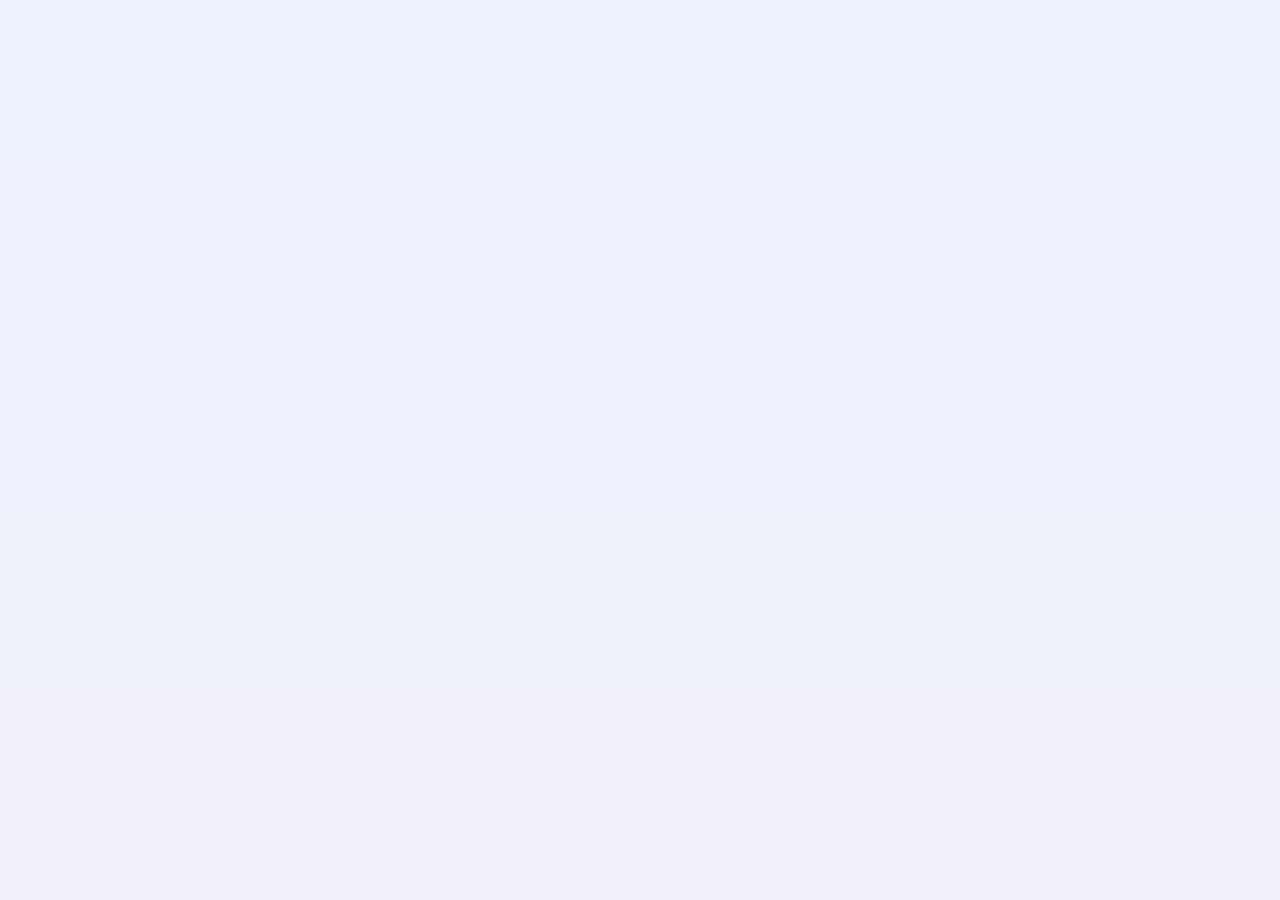
==== commit 91e3238d: "Faire lire les actions de Holo localement sur Mac et Windows Co-Authored-By: Quentin <superxmen234@g" ====
--- a/apps/windows/ui/index.html
+++ b/apps/windows/ui/index.html
@@ -10,6 +10,7 @@
 <div id="root"></div>
 <div id="sheet"></div>
 <script src="icons.js"></script>
+<script src="narration.js"></script>
 <script src="app.js"></script>
 </body>
 </html>
--- a/apps/windows/ui/style.css
+++ b/apps/windows/ui/style.css
@@ -1,36 +1,114 @@
-/* Design « Soin » : recopie de apps/mac/Sources/Theme.swift.
+/* Design PapAI : fond clair bleuté, en-tête en dégradé bleu, cartes blanches
+   à ombre douce, pastilles pâles, bouton principal en pilule bleue.
    Les tailles sont celles de SwiftUI, en points = px CSS à 100 %.
-   Police : Nunito (OFL), l'arrondie la plus proche de SF Rounded. */
+   Contrastes vérifiés AA : --accent sur blanc 6,3:1, blanc sur le bleu du
+   bouton (#2F6CF6 au plus clair) 4,5:1, --muted sur blanc 6:1. */
 @font-face {
   font-family: "Nunito";
   src: url("fonts/Nunito.ttf") format("truetype");
   font-weight: 200 1000;
 }
 :root {
-  --bg: #EEF0EE; --card: #FFFFFF; --ink: #111312; --muted: #7A807C;
-  --accent: #2E9E5B; --mint: #E2F2E7;
-  --r: 28px; --rBig: 36px;
+  /* Palette du Mac (Theme.swift) : --accent est le bleu de texte (« leaf »),
+     --accentIcon le bleu vif des icônes et des barres. */
+  --bg: #F1F4FD; --card: #FFFFFF; --ink: #141A33; --muted: #5A6178;
+  --accent: #1D4FD7; --accentIcon: #2F6EF7; --mint: #EAF1FF; --field: #F2F4FA; --line: #E3E7F2;
+  --blue: linear-gradient(135deg, #2F6EF7 0%, #1A56E0 100%);
+  --header: linear-gradient(90deg, #1F5FF0 0%, #3D7FFF 100%);
+  --blueShadow: 0 4px 8px rgba(47,110,247,.3);
+  --soft: 0 6px 18px rgba(42,63,143,.08);
+  --danger: #C8442F;
+  --r: 18px; --rBig: 24px;
   --ts: 1;
 }
 * { box-sizing: border-box; }
 html, body { margin: 0; height: 100%; }
 body {
-  background: var(--bg); color: var(--ink);
-  font-family: "Nunito", "SF Pro Rounded", "Segoe UI", system-ui, sans-serif;
+  background: var(--bg) linear-gradient(180deg, #EDF2FE 0%, #F2EFFC 100%) fixed;
+  color: var(--ink);
+  font-family: "Segoe UI Variable Text", "Segoe UI", system-ui, -apple-system, sans-serif;
   font-weight: 500; line-height: 1.2; -webkit-font-smoothing: antialiased; overflow: hidden;
   user-select: none;
 }
 button { font: inherit; color: inherit; border: 0; background: none; padding: 0; cursor: pointer; }
 button:disabled { opacity: .45; cursor: default; }
-button:focus-visible, input:focus-visible, textarea:focus-visible { outline: 3px solid rgba(46,158,91,.45); outline-offset: 2px; }
+button:focus-visible, input:focus-visible, textarea:focus-visible { outline: 3px solid rgba(47,110,247,.45); outline-offset: 2px; }
 input, textarea { font: inherit; color: var(--ink); border: 0; outline: none; background: none; user-select: text; }
-input::placeholder, textarea::placeholder { color: rgba(17,19,18,.32); }
+input::placeholder, textarea::placeholder { color: #737B8F; }
 svg { display: block; flex: none; }
 
-#root { height: 100vh; display: flex; flex-direction: column; gap: 22px; padding: 0 28px 28px; }
-.hdr { display: flex; align-items: center; gap: 14px; padding-top: 24px; flex: none; }
+/* En-tête : bande bleue en dégradé, logotype en blanc */
+#root { height: 100vh; display: flex; flex-direction: column; gap: 24px; padding: 24px 28px 28px; }
+/* Dégradé de la maquette (#4C8DFF → #2B6BFF) en haut, assombri vers le bas
+   pour que le texte blanc reste au moins à 4,5:1 sous le titre. */
+.hdr { display: flex; flex-direction: column; gap: 18px; padding: 24px 28px 28px; flex: none;
+  background: var(--header); color: #fff;
+  border-radius: var(--rBig); box-shadow: 0 10px 20px rgba(47,110,247,.28); position: relative; overflow: hidden; }
+.hdr > * { position: relative; }
+.hdr.danger { background: linear-gradient(180deg, #C8442F 0%, #A9331F 100%); box-shadow: 0 12px 32px rgba(168,50,30,.3); }
+.hdrTop { gap: 14px; }
+.hdrBody { gap: 10px; max-width: 1100px; }
+.hdrTitle { color: #fff; text-wrap: balance; }
+.hdrSub { color: #fff; font-weight: 500; text-wrap: pretty; max-width: 1040px; }
+.hdr .logotype { filter: brightness(0) invert(1); }
+.hdr .circle { background: rgba(255,255,255,.18) !important; color: #fff; box-shadow: inset 0 0 0 1px rgba(255,255,255,.32); }
+.hdr :focus-visible { outline-color: #fff; }
+/* Champ de demande dans l'en-tête : blanc plein, comme la recherche de la maquette */
+.hdr .requestRow { background: #fff; box-shadow: 0 4px 10px rgba(42,63,143,.18); margin-top: 6px; max-width: 900px; color: var(--ink); }
+.hdr .requestRow:focus-within { box-shadow: 0 0 0 3px #BFD5FF, 0 4px 10px rgba(42,63,143,.18); }
+.hdr .requestRow textarea:focus-visible { outline: none; }
+/* Accueil : barre à la largeur de la colonne gauche (60 %) */
+.hdrHome .homeBar { max-width: calc((100% + 56px - 24px) * .6 - 56px); min-width: min(100%, calc(540px * var(--ts))); padding: 4px 4px 4px 18px; min-height: 52px; }
+.homeWarn { background: #fff; color: var(--ink); border-radius: var(--r); padding: 12px 18px; }
+.micMini { position: relative; width: 44px; height: 44px; display: flex; align-items: center; justify-content: center; flex: none; }
+.micMini .microDisc { position: relative; width: 36px; height: 36px; box-shadow: none; }
+.spinner.small { width: 16px; height: 16px; border-width: 2px; }
+/* Deux colonnes 60/40 : titres en place, seules les listes défilent dans leur carte */
+.homeCols { display: flex; gap: 24px; flex: 1 1 0; min-height: 0; align-items: flex-start; }
+.homeLeft { flex: 0 0 calc((100% - 24px) * .6); min-width: calc(540px * var(--ts)); max-height: 100%; gap: 14px; }
+.homeRight { flex: 1 1 0; min-width: 0; max-height: 100%; gap: 14px; }
+.homeCols .card { flex: none; }
+.homeCols .listCard { flex: 0 1 auto; min-height: 0; overflow-y: auto; border-radius: var(--rBig); }
+.lessonRow + .lessonRow { box-shadow: inset 0 1px 0 var(--line); }
+.listCard > .lessonRow { margin: 0 0; }
+.listCard { padding: 6px 0; }
+.listCard > .homeGrid { padding: 12px 12px; }
+.softChip { white-space: nowrap; min-height: 44px; padding: 5px 14px; border-radius: 999px; background: var(--mint); }
+.tileIcon { width: 72px; height: 72px; border-radius: 20px; background: var(--field); display: flex; align-items: center; justify-content: center; }
+.tileLabel { text-align: center; line-height: 1.2; min-height: 2.4em; display: -webkit-box; -webkit-line-clamp: 2; -webkit-box-orient: vertical; overflow: hidden; }
+/* Fenêtre trop étroite : la droite passe dessous, tout défile ensemble */
+@media (max-width: 920px) {
+  .homeCols { flex-direction: column; overflow-y: auto; align-items: stretch; }
+  .homeLeft, .homeRight { flex: none; min-width: 0; max-height: none; }
+  .homeCols .listCard { overflow: visible; }
+  .hdrHome .homeBar { max-width: none; min-width: 0; }
+}
+.hdr .dots .d { box-shadow: none; }
+.logotype { width: 84px; height: 36px; object-fit: contain; }
+.main { flex: 1 1 0; min-height: 0; display: flex; flex-direction: column; }
+
+/* Petite fenêtre : l'en-tête se resserre pour laisser la place à la carte
+   (questions de Holo, réponse, avancement) ; le texte reste au-dessus de 15 px. */
+@media (max-height: 720px) {
+  #root { gap: 14px; padding: 14px 20px 16px; }
+  .hdr { padding: 14px 24px 16px; gap: 8px; }
+  .hdrBody { gap: 6px; }
+  .hdrTitle { font-size: max(15px, calc(30px * var(--ts))) !important; }
+  .hdrSub { font-size: max(15px, calc(17px * var(--ts))) !important; }
+  .hdr .requestRow { margin-top: 2px; padding-top: 8px; padding-bottom: 8px; }
+  .mintCard { padding: 22px !important; gap: 14px !important; }
+  .main > .row[style*="margin-top:18px"] { margin-top: 12px !important; }
+}
+/* Champ de demande : gris très clair, arrondi, avec icône */
+.requestRow { display: flex; align-items: center; gap: 10px; padding: 12px 12px 12px 18px; border-radius: 999px;
+  background: var(--field); box-shadow: inset 0 0 0 1px var(--line); }
+.requestRow > .fieldIcon { color: var(--muted); }
+.requestRow textarea { flex: 1; min-width: 0; width: 100%; resize: none; }
+.writeButton { align-self: center; min-height: 44px; padding: 10px 22px; }
+.homeGrid { row-gap: 8px; }
+.removeShortcut { align-self: center; min-height: 44px; color: var(--muted); }
 .spacer { flex: 1 1 0; min-width: 0; min-height: 0; }
-.main { flex: 1 1 0; min-height: 0; display: flex; flex-direction: column; }
+body.compact #root { padding: 0; gap: 0; }
 
 .muted { color: var(--muted); }
 .accent { color: var(--accent); }
@@ -38,55 +116,94 @@
 
 .col { display: flex; flex-direction: column; }
 .row { display: flex; align-items: center; }
-.card { background: var(--card); border-radius: var(--r); }
-.mintCard { background: var(--mint); border-radius: var(--rBig); flex: 1 1 0; min-height: 0;
-  display: flex; flex-direction: column; overflow: hidden; }
+.card { background: var(--card); border-radius: var(--r); box-shadow: var(--soft); }
+/* Grande carte de chaque écran : blanche, ombre diffuse */
+.mintCard { background: var(--card); border-radius: var(--rBig); flex: 1 1 0; min-height: 0;
+  display: flex; flex-direction: column; overflow: hidden; box-shadow: var(--soft); }
 .mintCard > * { flex-shrink: 0; }
 .mintCard > .scroll, .mintCard > .spacer { flex-shrink: 1; }
-.pillChip { background: var(--card); border-radius: 999px; display: inline-flex; align-items: center; }
+/* Cartes posées dans une carte blanche : ton gris bleuté et filet fin */
+.mintCard .card, .sheet .card { background: var(--field); box-shadow: inset 0 0 0 1px var(--line); }
+.progressBox { background: var(--field); box-shadow: inset 0 0 0 1px var(--line); }
+.track { background: #DDE4F4; }
+.fill { background: var(--blue); }
+
+/* Pastilles d'état pâles */
+.pillChip { background: var(--card); border-radius: 999px; display: inline-flex; align-items: center;
+  box-shadow: inset 0 0 0 1px var(--line); }
+.chip-blue { background: #E6EEFF; color: #1A47B8; box-shadow: none; }
+.chip-green { background: #E3F5EA; color: #13663A; box-shadow: none; }
+.chip-orange { background: #FFF0E0; color: #8F4300; box-shadow: none; }
+.chip-gray { background: #ECEEF3; color: #474F63; box-shadow: none; }
+.chip-violet { background: #EFEAFF; color: #5B3CC4; box-shadow: none; }
 .dot { width: 10px; height: 10px; border-radius: 50%; flex: none; }
 .circle { border-radius: 50%; display: inline-flex; align-items: center; justify-content: center; flex: none; }
 .scroll { overflow-y: auto; min-height: 0; scrollbar-width: none; }
 .scroll::-webkit-scrollbar { display: none; }
-
-/* PillStyle et PressStyle */
+/* Dans une carte, une fine barre montre qu'il reste de quoi lire plus bas */
+.mintCard > .scroll { scrollbar-width: thin; scrollbar-color: #B9C6E6 transparent; }
+.mintCard > .scroll::-webkit-scrollbar { display: block; width: 8px; }
+.mintCard > .scroll::-webkit-scrollbar-thumb { background: #B9C6E6; border-radius: 8px; }
+
+/* Pilules : principale en dégradé bleu, secondaire blanche et discrète */
 .pill { border-radius: 999px; padding: 0 30px; font-weight: 600; display: inline-flex;
   align-items: center; justify-content: center; white-space: nowrap; flex: none;
-  transition: transform .25s cubic-bezier(.2,.8,.2,1); }
-.pill.filled { background: var(--ink); color: #fff; }
-.pill.plain { background: var(--card); color: var(--ink); }
-.press { transition: transform .25s cubic-bezier(.2,.8,.2,1); }
+  transition: transform .16s cubic-bezier(.23,1,.32,1), box-shadow .16s; }
+.pill.filled { background: var(--blue); color: #fff; box-shadow: var(--blueShadow); }
+.pill.plain, .softBtn { background: var(--card); color: var(--ink);
+  box-shadow: inset 0 0 0 1px rgba(20,40,110,.12), 0 1px 2px rgba(20,40,110,.06); }
+.stopBtn { background: var(--ink); color: #fff; box-shadow: 0 6px 16px rgba(20,26,46,.25); }
+.press { transition: transform .16s cubic-bezier(.23,1,.32,1); }
 .pill:active:not(:disabled), .press:active:not(:disabled) { transform: scale(.97); }
 .grow { flex: 1 1 0; min-width: 0; }
 
-.field { background: var(--card); border-radius: var(--r); width: 100%; resize: none; display: block; }
-
-/* Micro : pulsation pendant l'écoute */
-.micRing { position: absolute; inset: 0; border-radius: 50%; background: rgba(46,158,91,.25);
+.field { background: var(--field); border-radius: var(--r); width: 100%; resize: none; display: block;
+  box-shadow: inset 0 0 0 1px var(--line); }
+
+/* Micro : disque bleu pâle au repos, bleu plein pendant l'écoute */
+.microDisc { background: var(--mint); box-shadow: inset 0 0 0 1px rgba(29,85,214,.14), 0 10px 28px rgba(30,60,150,.12); }
+.microDisc.on { background: var(--blue); box-shadow: var(--blueShadow); }
+.micRing { position: absolute; inset: 0; border-radius: 50%; background: rgba(47,108,246,.22);
   animation: pulse .9s ease-in-out infinite alternate; }
 @keyframes pulse { from { transform: scale(.9); } to { transform: scale(1.12); } }
 @media (prefers-reduced-motion: reduce) { .micRing { animation: none; } }
-.spinner { width: 18px; height: 18px; border-radius: 50%; border: 2.5px solid rgba(17,19,18,.15);
-  border-top-color: var(--muted); animation: spin .8s linear infinite; }
+.spinner { width: 18px; height: 18px; border-radius: 50%; border: 2.5px solid rgba(20,26,46,.15);
+  border-top-color: var(--accent); animation: spin .8s linear infinite; }
 @keyframes spin { to { transform: rotate(360deg); } }
 
 .fade { animation: fade .25s ease-in-out; }
 @keyframes fade { from { opacity: 0; } to { opacity: 1; } }
-
-.dots .d { height: 12px; border-radius: 999px; transition: width .3s cubic-bezier(.2,.8,.2,1), background .3s; }
 
 .grid3 { display: grid; grid-template-columns: repeat(3, 1fr); column-gap: 8px; row-gap: 14px; }
 .appIcon { width: 52px; height: 52px; border-radius: 12px; display: flex; align-items: center;
   justify-content: center; box-shadow: 0 1px 2px rgba(0,0,0,.12); }
 .appIcon img { width: 52px; height: 52px; }
 
-/* Feuilles (réglages, proches), comme .sheet sur macOS */
+/* Arrêt par le gardien : la carte garde un bandeau rouge */
+.guardCard { box-shadow: inset 0 6px 0 var(--danger), var(--soft); }
+
+/* Feuilles (réglages, support, alerte) */
 #sheet:empty { display: none; }
-#sheet { position: fixed; inset: 0; background: rgba(17,19,18,.22); display: flex;
+#sheet { position: fixed; inset: 0; background: rgba(20,26,46,.28); display: flex;
   align-items: flex-start; justify-content: center; padding-top: 28px; animation: fade .2s; }
-.sheet { border-radius: 14px; box-shadow: 0 24px 60px rgba(0,0,0,.25), 0 0 0 .5px rgba(0,0,0,.12);
+.sheet { border-radius: var(--rBig); box-shadow: 0 24px 60px rgba(20,30,80,.25), 0 0 0 .5px rgba(20,40,110,.12);
   max-height: calc(100vh - 56px); overflow: auto; }
-.seg { display: flex; background: rgba(17,19,18,.07); border-radius: 8px; padding: 2px; }
-.seg button { flex: 1; height: 26px; border-radius: 6px; font-size: 13px; font-weight: 500;
-  font-family: "Segoe UI", system-ui, sans-serif; }
-.seg button.on { background: #fff; box-shadow: 0 1px 2px rgba(0,0,0,.15); }
+.sheet input { box-shadow: inset 0 0 0 1px var(--line); }
+/* Alerte du gardien : bandeau rouge épais, impossible à manquer */
+.alertDanger { box-shadow: 0 0 0 3px var(--danger), 0 24px 60px rgba(120,20,10,.3); }
+.alertInfo { box-shadow: 0 24px 60px rgba(20,30,80,.25); }
+/* Bandeau de tête des feuilles : bleu, rouge pour une alerte du gardien */
+.sheetHead { margin: -32px -32px 4px; padding: 26px 32px 22px; color: #fff;
+  background: linear-gradient(180deg, #2B6BFF 0%, #1E57E6 100%); }
+.sheet[style*="padding:36px"] > .sheetHead { margin: -36px -36px 4px; padding: 28px 36px 24px; }
+.alertDanger .sheetHead { background: linear-gradient(180deg, #C8442F 0%, #A9331F 100%); }
+/* Encart pendant l'aide : sa ligne de titre en bandeau bleu */
+.miniHead { margin: -14px -16px 0; padding: 10px 16px; color: #fff; background: linear-gradient(180deg, #2B6BFF 0%, #1E57E6 100%); }
+.miniHead .softBtn { box-shadow: none; }
+/* Filet fin entre deux blocs d'une carte */
+.sep { height: 1px; background: var(--line); margin: 4px 0; }
+.seg { display: flex; }
+.seg button { flex: 1; min-height: 46px; font-size: max(15px, calc(17px * var(--ts))); font-weight: 500; color: var(--muted); box-shadow: inset 0 -1px 0 var(--line); }
+.seg button.on { color: var(--accent); font-weight: 600; box-shadow: inset 0 -3px 0 var(--accentIcon); }
+.alertDanger .pill.filled { background: var(--danger); box-shadow: 0 6px 16px rgba(200,68,47,.3); }
+@media (prefers-reduced-motion: reduce) { .fade, #sheet { animation: none; } }
